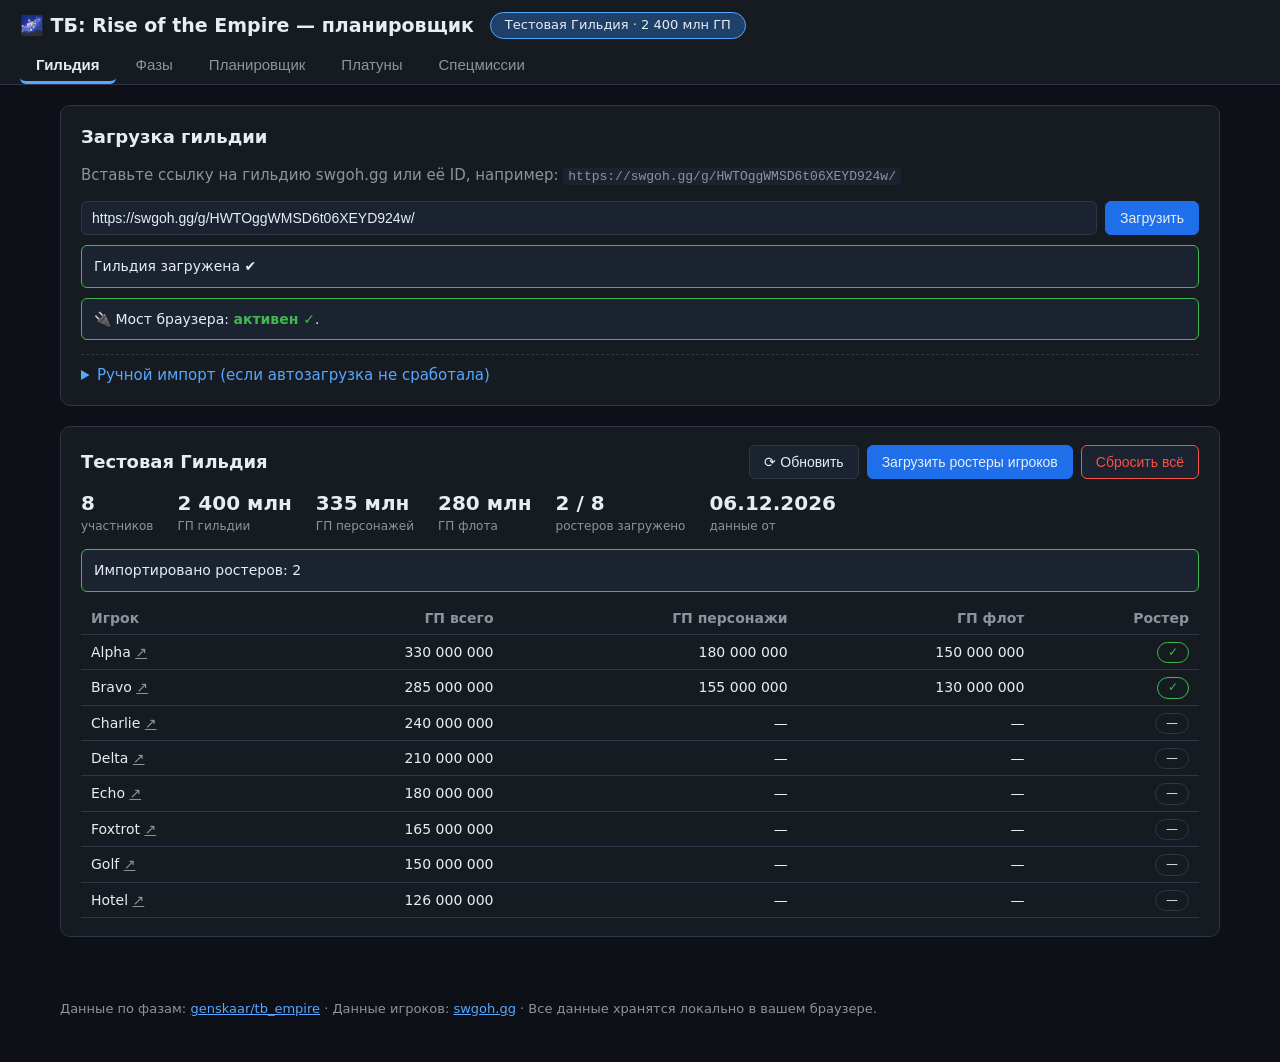
==== test_fixture.html @ 234ba276 "Global 6-phase plan optimizer with participation margin Beam search over all phases: per phase each " ====
<!DOCTYPE html>
<html lang="ru">
<head>
<meta charset="UTF-8">
<title>TEST</title>
<link rel="stylesheet" href="css/style.css">
</head>
<body>
<div id="orig"></div>
<script>
// --- фикстуры: имитация JSON swgoh.gg ---
const guildJson = {
  data: {
    guild_id: 'TESTGUILDID123',
    name: 'Тестовая Гильдия',
    galactic_power: 2400000000,
    member_count: 8,
    members: [
      { player_name: 'Alpha',  ally_code: 111111111, galactic_power: 330000000 },
      { player_name: 'Bravo',  ally_code: 222222222, galactic_power: 285000000 },
      { player_name: 'Charlie',ally_code: 333333333, galactic_power: 240000000 },
      { player_name: 'Delta',  ally_code: 444444444, galactic_power: 210000000 },
      { player_name: 'Echo',   ally_code: 555555555, galactic_power: 180000000 },
      { player_name: 'Foxtrot',ally_code: 666666666, galactic_power: 165000000 },
      { player_name: 'Golf',   ally_code: 777777777, galactic_power: 150000000 },
      { player_name: 'Hotel',  ally_code: 888888888, galactic_power: 126000000 },
    ],
  },
};
function playerJson(name, ally, units, gps) {
  return { data: Object.assign({ name, ally_code: ally }, gps || {}), units: units.map(u => ({ data: u })) };
}
// проверка синхронизации ГП: у гильдии нет разбивки по персонажам/флоту, берём из ростера
window.__GP1 = { galactic_power: 330000000, character_galactic_power: 180000000, ship_galactic_power: 150000000 };
window.__GP2 = { galactic_power: 285000000, character_galactic_power: 155000000, ship_galactic_power: 130000000 };
// план фазы 1: Мустафар 3★ (закрыт), Корусант 1★+перенос, Кореллия 0★ →
// в фазе 2 Фелуция (смешанный путь) должна быть 🔒 заблокирована
if (location.search.includes('optimize')) {
  localStorage.removeItem('tbp_plan'); // оптимизатор строит план с нуля
} else {
  localStorage.setItem('tbp_plan', JSON.stringify({
    1: {
      '111111111': 'mustafar', '222222222': 'mustafar',   // 615 млн > 248,3 млн → 3★
      '333333333': 'coruscant',                           // 240 млн → 1★..2★, перенос
    },
    2: { '555555555': 'geonosis', '666666666': 'coruscant' },
  }));
}
const p1 = playerJson('Alpha', 111111111, [
  { name: 'Darth Traya', combat_type: 1, relic_tier: 9, rarity: 7 },   // R7
  { name: 'Emperor Palpatine', combat_type: 1, relic_tier: 11, rarity: 7 }, // R9
  { name: 'Chimaera', combat_type: 2, rarity: 7 },
  { name: "Hound's Tooth", combat_type: 2, rarity: 7 },
  { name: 'Darth Revan', combat_type: 1, relic_tier: 7, rarity: 7 },   // R5
], window.__GP1);
const p2 = playerJson('Bravo', 222222222, [
  { name: 'Darth Traya', combat_type: 1, relic_tier: 7, rarity: 7 },   // R5
  { name: 'Chimaera', combat_type: 2, rarity: 6 },                      // не 7*
  { name: 'General Grievous', combat_type: 1, relic_tier: 9, rarity: 7 },
], window.__GP2);
// прогоняем через реальный код приложения: заполняем поля ручного импорта после загрузки
window.__TEST__ = { guildJson, players: [p1, p2] };

// эмуляция юзерскрипта-моста (swgoh_bridge.user.js): отвечает на ping и fetch
window.addEventListener('message', ev => {
  if (!ev.data) return;
  if (ev.data.type === 'swgoh-bridge-ping') {
    window.postMessage({ type: 'swgoh-bridge-ready', version: 'test' }, '*');
  } else if (ev.data.type === 'swgoh-bridge-fetch') {
    const ok = ev.data.url.startsWith('https://swgoh.gg/api/guild-profile/');
    window.postMessage({
      type: 'swgoh-bridge-result', id: ev.data.id,
      status: 200, text: JSON.stringify(ok ? guildJson : p1),
    }, '*');
  }
});
</script>
<script src="data/tb_data.js"></script>
<script src="js/api.js"></script>
<!-- разметка приложения подгружается из index.html -->
<script>
(async () => {
  const html = await fetch('index.html').then(r => r.text()).catch(() => null);
  if (html) {
    const doc = new DOMParser().parseFromString(html, 'text/html');
    document.getElementById('orig').replaceWith(doc.querySelector('header'), doc.querySelector('main'), doc.querySelector('footer'));
  }
  const s = document.createElement('script');
  s.src = 'js/app.js';
  s.onload = () => {
    // автозагрузка гильдии через мост (эмулированный выше)
    document.getElementById('guild-url').value = 'https://swgoh.gg/g/HWTOggWMSD6t06XEYD924w/';
    document.getElementById('btn-load-guild').click();
    document.getElementById('manual-player-json').value = window.__TEST__.players.map(p => JSON.stringify(p)).join('\n');
    document.getElementById('btn-manual-player').click();
    // переключение вкладки по параметру ?tab=, фазы — ?phase=, оптимизатор — ?optimize=1
    // (загрузка гильдии через мост асинхронная, поэтому ждём)
    const qs = new URLSearchParams(location.search);
    setTimeout(() => {
      if (qs.get('optimize')) document.getElementById('btn-optimize-all').click();
      const tab = qs.get('tab');
      if (tab) document.querySelector(`[data-tab="${tab}"]`).click();
      const phase = qs.get('phase');
      if (phase) document.querySelectorAll('#planner-phase-picker button')[phase - 1].click();
      document.title = 'TEST-READY';
    }, 1500);
  };
  document.body.append(s);
})();
</script>
</body>
</html>
---- css/style.css ----
:root {
  --bg: #0d1117;
  --bg-card: #161b22;
  --bg-sub: #1c2330;
  --border: #2d3748;
  --text: #e6edf3;
  --muted: #8b949e;
  --accent: #58a6ff;
  --accent-dim: #1f4068;
  --green: #3fb950;
  --yellow: #d29922;
  --red: #f85149;
}

* { box-sizing: border-box; }

body {
  margin: 0;
  background: var(--bg);
  color: var(--text);
  font-family: "Segoe UI", system-ui, -apple-system, sans-serif;
  font-size: 15px;
  line-height: 1.45;
}

a { color: var(--accent); }
code { background: var(--bg-sub); padding: 1px 5px; border-radius: 4px; font-size: 13px; }
.hidden { display: none !important; }
.muted { color: var(--muted); }
.num { text-align: right; }

/* ---------- header ---------- */
.topbar {
  background: var(--bg-card);
  border-bottom: 1px solid var(--border);
  padding: 12px 20px 0;
  position: sticky;
  top: 0;
  z-index: 20;
}
.topbar-inner { display: flex; align-items: center; gap: 16px; flex-wrap: wrap; }
.topbar h1 { font-size: 19px; margin: 0 0 8px; }
.guild-badge {
  background: var(--accent-dim);
  border: 1px solid var(--accent);
  color: var(--text);
  border-radius: 20px;
  padding: 3px 14px;
  font-size: 13px;
  margin-bottom: 8px;
}
.tabs { display: flex; gap: 4px; flex-wrap: wrap; }
.tab {
  background: none;
  border: none;
  border-bottom: 3px solid transparent;
  color: var(--muted);
  padding: 8px 16px;
  font-size: 15px;
  cursor: pointer;
}
.tab:hover { color: var(--text); }
.tab.active { color: var(--text); border-bottom-color: var(--accent); font-weight: 600; }

main { max-width: 1200px; margin: 0 auto; padding: 20px; }
.tab-panel { display: none; }
.tab-panel.active { display: block; }

/* ---------- cards ---------- */
.card {
  background: var(--bg-card);
  border: 1px solid var(--border);
  border-radius: 10px;
  padding: 18px 20px;
  margin-bottom: 20px;
}
.card h2 { margin: 0 0 10px; font-size: 18px; }
.card-head { display: flex; justify-content: space-between; align-items: center; flex-wrap: wrap; gap: 10px; margin-bottom: 10px; }
.card-head h2 { margin: 0; }
.card-sub { margin-top: 18px; }
.card-sub h3 { font-size: 15px; margin: 0 0 8px; }
.actions { display: flex; gap: 8px; flex-wrap: wrap; }

/* ---------- controls ---------- */
.row { display: flex; gap: 8px; margin: 10px 0; flex-wrap: wrap; }
input[type="text"], textarea, select {
  background: var(--bg-sub);
  border: 1px solid var(--border);
  color: var(--text);
  border-radius: 6px;
  padding: 8px 10px;
  font-size: 14px;
}
input[type="text"] { flex: 1; min-width: 260px; }
textarea { width: 100%; font-family: Consolas, monospace; font-size: 12px; }
button, .file-btn {
  background: var(--bg-sub);
  border: 1px solid var(--border);
  color: var(--text);
  border-radius: 6px;
  padding: 8px 14px;
  font-size: 14px;
  cursor: pointer;
  display: inline-flex;
  align-items: center;
  gap: 6px;
}
button:hover, .file-btn:hover { border-color: var(--accent); }
button.primary { background: #1f6feb; border-color: #1f6feb; }
button.primary:hover { background: #2a7aff; }
button.danger { border-color: var(--red); color: var(--red); }
button:disabled { opacity: 0.5; cursor: not-allowed; }
.file-btn input { display: none; }
.opt-label { display: inline-flex; align-items: center; gap: 5px; font-size: 13px; color: var(--muted); }
.opt-label input { width: 58px; background: var(--bg-sub); border: 1px solid var(--border); color: var(--text); border-radius: 6px; padding: 6px 6px; font-size: 14px; }
#optimize-summary table { border-collapse: collapse; margin-top: 6px; }
#optimize-summary td, #optimize-summary th { padding: 2px 12px 2px 0; text-align: left; font-size: 13px; vertical-align: top; }

.status {
  margin: 10px 0;
  padding: 10px 12px;
  border-radius: 6px;
  background: var(--bg-sub);
  border: 1px solid var(--border);
  font-size: 14px;
}
.status.ok { border-color: var(--green); }
.status.err { border-color: var(--red); }

.manual-import { margin-top: 14px; border-top: 1px dashed var(--border); padding-top: 10px; }
.manual-import summary { cursor: pointer; color: var(--accent); }
.manual-import textarea { margin: 8px 0; }
.roster-links { max-height: 180px; overflow-y: auto; font-size: 13px; margin: 8px 0; }
.roster-links a { display: inline-block; margin: 2px 10px 2px 0; }

/* ---------- stats ---------- */
.stat-row { display: flex; gap: 24px; flex-wrap: wrap; margin: 8px 0 14px; }
.stat { display: flex; flex-direction: column; }
.stat .v { font-size: 20px; font-weight: 700; }
.stat .l { font-size: 12px; color: var(--muted); }

/* ---------- tables ---------- */
.table { width: 100%; border-collapse: collapse; font-size: 14px; }
.table th, .table td { padding: 6px 10px; border-bottom: 1px solid var(--border); text-align: left; }
.table th.num, .table td.num { text-align: right; font-variant-numeric: tabular-nums; }
.table th { color: var(--muted); font-weight: 600; user-select: none; }
.table th[data-sort] { cursor: pointer; }
.table th[data-sort]:hover { color: var(--text); }
.table tbody tr:hover { background: var(--bg-sub); }

.pill {
  display: inline-block;
  border-radius: 12px;
  padding: 1px 10px;
  font-size: 12px;
  border: 1px solid var(--border);
}
.pill.ok { border-color: var(--green); color: var(--green); }
.pill.warn { border-color: var(--yellow); color: var(--yellow); }
.pill.bad { border-color: var(--red); color: var(--red); }

/* ---------- phase picker ---------- */
.phase-picker { display: flex; gap: 6px; flex-wrap: wrap; margin-bottom: 12px; }
.phase-picker button { padding: 6px 14px; border-radius: 18px; }
.phase-picker button.active { background: #1f6feb; border-color: #1f6feb; font-weight: 600; }

/* ---------- planner zones ---------- */
.zones-grid { display: grid; grid-template-columns: repeat(auto-fit, minmax(260px, 1fr)); gap: 14px; margin: 14px 0; }
.zone-card {
  background: var(--bg-sub);
  border: 1px solid var(--border);
  border-radius: 10px;
  padding: 12px 14px;
}
.zone-card h4 { margin: 0 0 6px; font-size: 15px; display: flex; align-items: center; gap: 8px; flex-wrap: wrap; }
.zone-card.zone-closed { opacity: 0.55; }
.zone-card .align-dark { color: #ff7b72; }
.zone-card .align-light { color: #79c0ff; }
.zone-card .align-mixed { color: #d2a8ff; }
.zone-total { font-size: 22px; font-weight: 700; margin: 4px 0; font-variant-numeric: tabular-nums; }
.zone-count { font-size: 12px; color: var(--muted); }
.star-bars { margin-top: 8px; display: flex; flex-direction: column; gap: 5px; }
.star-bar { position: relative; background: var(--bg); border: 1px solid var(--border); border-radius: 5px; height: 20px; overflow: hidden; }
.star-bar .fill { position: absolute; inset: 0; width: 0%; background: var(--accent-dim); transition: width .3s; }
.star-bar .fill.done { background: #1c5c2e; }
.star-bar .lbl {
  position: relative; z-index: 1; font-size: 11px; padding: 2px 8px;
  display: flex; justify-content: space-between; font-variant-numeric: tabular-nums;
}

/* ---------- phases overview ---------- */
.phase-block { margin-bottom: 20px; }
.phase-block > h2 { font-size: 17px; margin: 0 0 10px; }
.phase-zones { display: grid; grid-template-columns: repeat(auto-fit, minmax(280px, 1fr)); gap: 14px; }
.pz-card { background: var(--bg-card); border: 1px solid var(--border); border-radius: 10px; padding: 14px 16px; }
.pz-card h4 { margin: 0 0 8px; font-size: 15px; }
.pz-card ul { margin: 6px 0; padding-left: 18px; font-size: 13px; }
.pz-card .th-line { font-size: 13px; color: var(--muted); font-variant-numeric: tabular-nums; }
.badge {
  display: inline-block; font-size: 11px; border-radius: 10px; padding: 1px 8px;
  margin-left: 6px; vertical-align: middle;
}
.badge.dark { background: #3d1d1d; color: #ff7b72; }
.badge.light { background: #142c47; color: #79c0ff; }
.badge.mixed { background: #2d1d43; color: #d2a8ff; }
.badge.bonus { background: #3a3016; color: #e3b341; }
.badge.relic { background: var(--accent-dim); color: var(--text); }

/* ---------- platoons ---------- */
.platoon-summary { display: flex; gap: 20px; flex-wrap: wrap; margin-bottom: 12px; }
.readiness-bar { height: 8px; background: var(--bg); border-radius: 4px; overflow: hidden; min-width: 120px; }
.readiness-bar .fill { height: 100%; }
td .who { color: var(--muted); font-size: 12px; }

/* ---------- specials ---------- */
.spec-phase h3 { font-size: 16px; margin: 18px 0 8px; }
.spec-item { background: var(--bg-sub); border: 1px solid var(--border); border-radius: 8px; padding: 10px 14px; margin-bottom: 8px; }
.spec-item .where { color: var(--muted); font-size: 12px; }

footer { max-width: 1200px; margin: 0 auto; padding: 10px 20px 30px; font-size: 13px; }

@media (max-width: 700px) {
  main { padding: 10px; }
  .stat-row { gap: 14px; }
  .stat .v { font-size: 16px; }
}
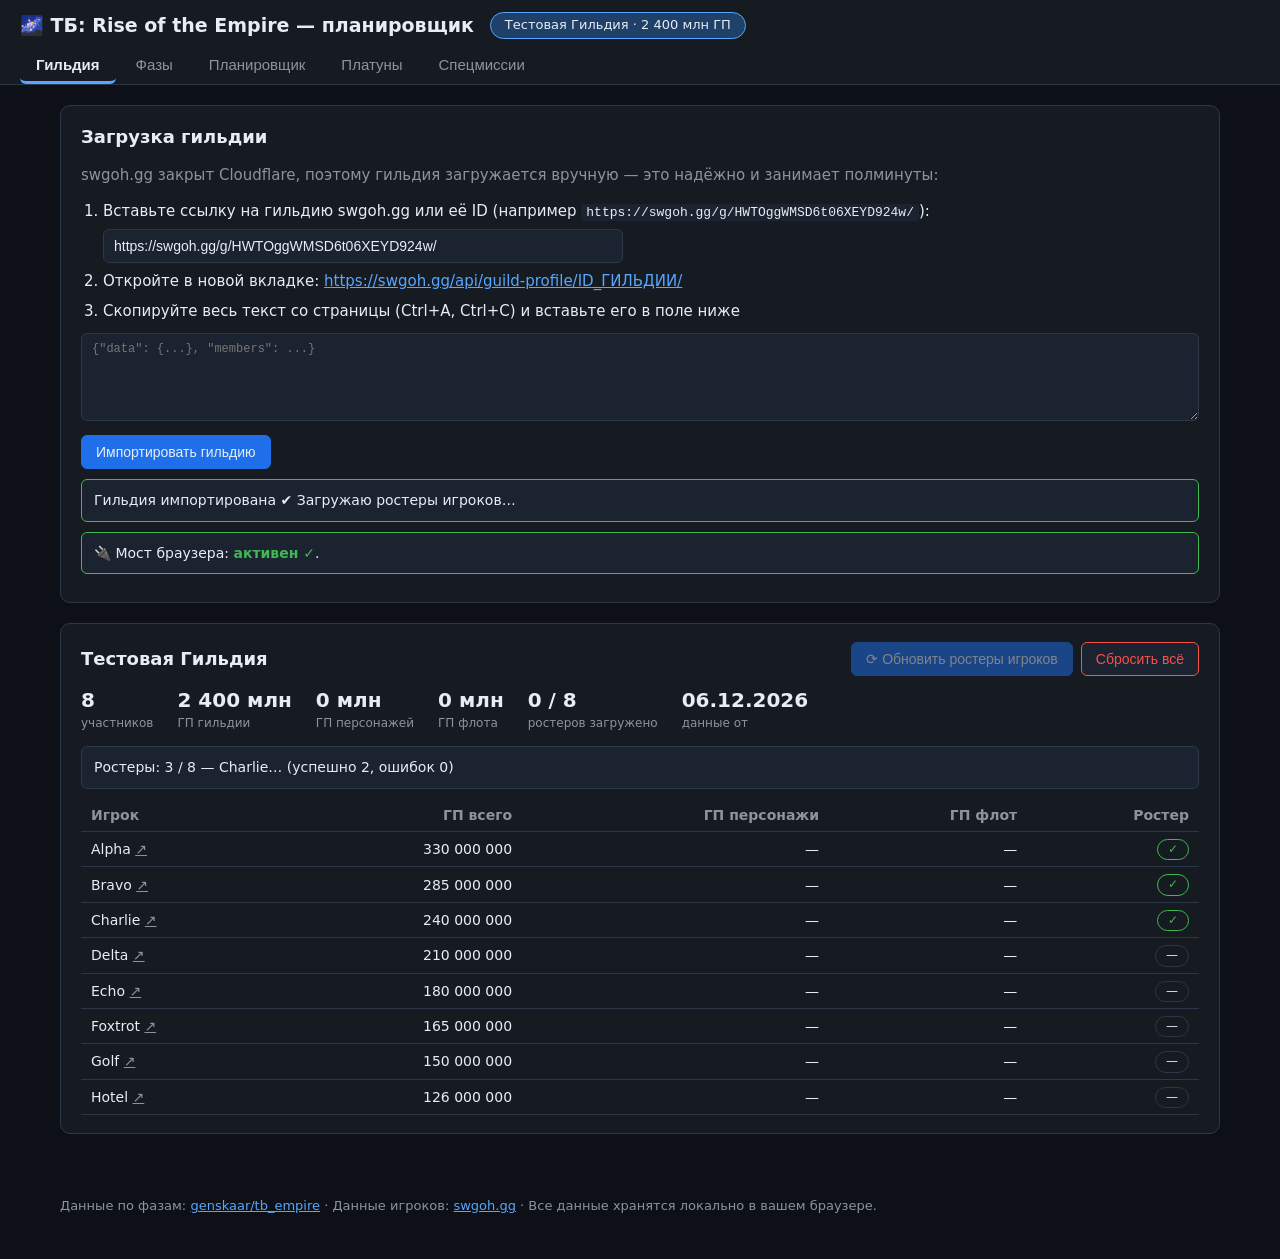
==== commit a5af5a7b: "Guild loading manual-only; auto-load rosters after import Remove the guild auto-fetch button and bri" ====
--- a/test_fixture.html
+++ b/test_fixture.html
@@ -40,10 +40,10 @@
 } else {
   localStorage.setItem('tbp_plan', JSON.stringify({
     1: {
-      '111111111': 'mustafar', '222222222': 'mustafar',   // 615 млн > 248,3 млн → 3★
-      '333333333': 'coruscant',                           // 240 млн → 1★..2★, перенос
+      '111111111': 'mustafar', '222222222': 'mustafar',   // 615 млн → ★★★, закрыта
+      '333333333': 'coruscant',                           // 240 млн → ★★, закрыта (добрать нельзя!)
     },
-    2: { '555555555': 'geonosis', '666666666': 'coruscant' },
+    2: { '555555555': 'geonosis', '666666666': 'bracca', '777777777': 'corellia' },
   }));
 }
 const p1 = playerJson('Alpha', 111111111, [
@@ -61,16 +61,29 @@
 // прогоняем через реальный код приложения: заполняем поля ручного импорта после загрузки
 window.__TEST__ = { guildJson, players: [p1, p2] };
 
+// ростеры всех 8 игроков для проверки автозагрузки (p1/p2 — с юнитами для платунов)
+const rosterByAlly = { '111111111': p1, '222222222': p2 };
+for (const m of guildJson.data.members) {
+  if (!rosterByAlly[m.ally_code]) {
+    rosterByAlly[m.ally_code] = playerJson(m.player_name, m.ally_code,
+      [{ name: 'Darth Traya', combat_type: 1, relic_tier: 7, rarity: 7 }],
+      { galactic_power: m.galactic_power,
+        character_galactic_power: Math.round(m.galactic_power * 0.55),
+        ship_galactic_power: Math.round(m.galactic_power * 0.45) });
+  }
+}
 // эмуляция юзерскрипта-моста (swgoh_bridge.user.js): отвечает на ping и fetch
 window.addEventListener('message', ev => {
   if (!ev.data) return;
   if (ev.data.type === 'swgoh-bridge-ping') {
     window.postMessage({ type: 'swgoh-bridge-ready', version: 'test' }, '*');
   } else if (ev.data.type === 'swgoh-bridge-fetch') {
-    const ok = ev.data.url.startsWith('https://swgoh.gg/api/guild-profile/');
+    let body = guildJson;
+    const pm = ev.data.url.match(/\/api\/player\/(\d+)\//);
+    if (pm) body = rosterByAlly[pm[1]] || p1;
     window.postMessage({
       type: 'swgoh-bridge-result', id: ev.data.id,
-      status: 200, text: JSON.stringify(ok ? guildJson : p1),
+      status: 200, text: JSON.stringify(body),
     }, '*');
   }
 });
@@ -88,13 +101,12 @@
   const s = document.createElement('script');
   s.src = 'js/app.js';
   s.onload = () => {
-    // автозагрузка гильдии через мост (эмулированный выше)
+    // ручной импорт гильдии → ростеры подгрузятся автоматически через мост
     document.getElementById('guild-url').value = 'https://swgoh.gg/g/HWTOggWMSD6t06XEYD924w/';
-    document.getElementById('btn-load-guild').click();
-    document.getElementById('manual-player-json').value = window.__TEST__.players.map(p => JSON.stringify(p)).join('\n');
-    document.getElementById('btn-manual-player').click();
+    document.getElementById('manual-guild-json').value = JSON.stringify(guildJson);
+    document.getElementById('btn-manual-guild').click();
     // переключение вкладки по параметру ?tab=, фазы — ?phase=, оптимизатор — ?optimize=1
-    // (загрузка гильдии через мост асинхронная, поэтому ждём)
+    // (импорт гильдии и автозагрузка ростеров асинхронные, поэтому ждём)
     const qs = new URLSearchParams(location.search);
     setTimeout(() => {
       if (qs.get('optimize')) document.getElementById('btn-optimize-all').click();
--- a/css/style.css
+++ b/css/style.css
@@ -127,6 +127,10 @@
 .status.ok { border-color: var(--green); }
 .status.err { border-color: var(--red); }
 
+.import-steps { margin: 10px 0; padding-left: 22px; }
+.import-steps li { margin-bottom: 8px; }
+.import-steps input[type="text"] { display: block; width: 100%; max-width: 520px; margin-top: 6px; }
+#manual-guild-json { margin-bottom: 8px; }
 .manual-import { margin-top: 14px; border-top: 1px dashed var(--border); padding-top: 10px; }
 .manual-import summary { cursor: pointer; color: var(--accent); }
 .manual-import textarea { margin: 8px 0; }
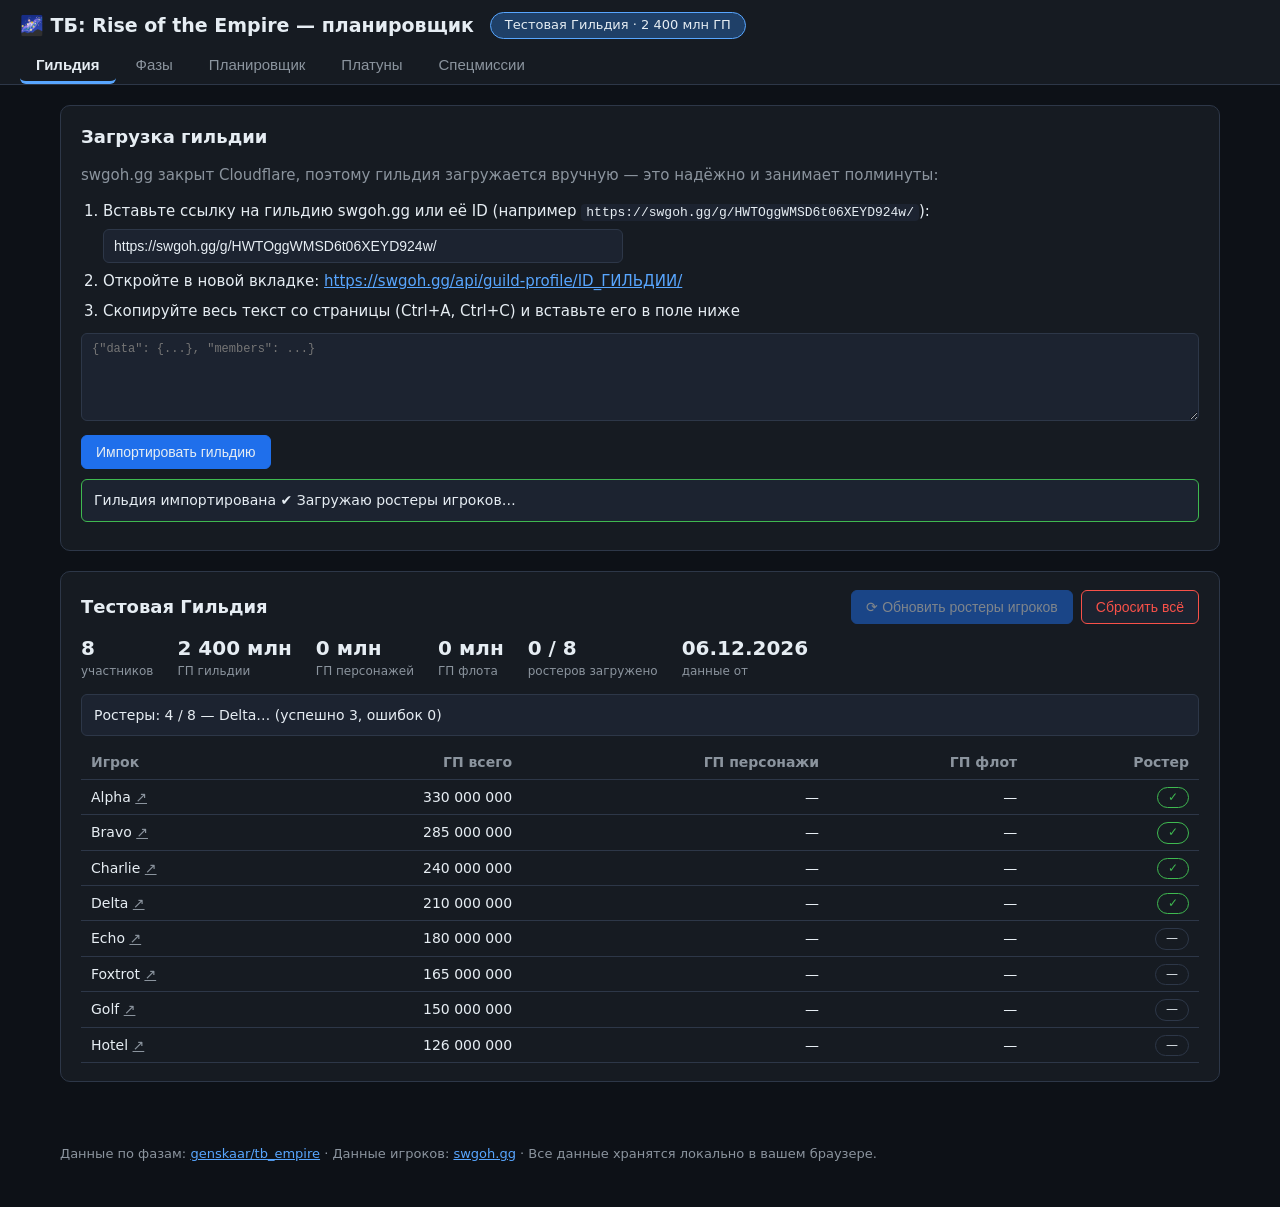
==== commit 5205c155: "Optimizer: value partial progress so 1-2 star closes aren't over-pruned Beam pruning ranked states a" ====
--- a/test_fixture.html
+++ b/test_fixture.html
@@ -30,9 +30,21 @@
 function playerJson(name, ally, units, gps) {
   return { data: Object.assign({ name, ally_code: ally }, gps || {}), units: units.map(u => ({ data: u })) };
 }
-// проверка синхронизации ГП: у гильдии нет разбивки по персонажам/флоту, берём из ростера
-window.__GP1 = { galactic_power: 330000000, character_galactic_power: 180000000, ship_galactic_power: 150000000 };
-window.__GP2 = { galactic_power: 285000000, character_galactic_power: 155000000, ship_galactic_power: 130000000 };
+// режим малой гильдии: ограничиваем ёмкость фазы, чтобы проверить выбор 2★ вместо 3★
+const LOWGP = location.search.includes('lowgp');
+if (LOWGP) {
+  const factor = 0.17; // сумма ~1686M → ~287M, ёмкость фазы при 90% ≈ 258M
+  for (const m of guildJson.data.members) m.galactic_power = Math.round(m.galactic_power * factor);
+  guildJson.data.galactic_power = guildJson.data.members.reduce((s, m) => s + m.galactic_power, 0);
+}
+// GP-разбивка ростеров Alpha/Bravo — согласуем с ГП участника (иначе sync перезапишет lowgp)
+function gpSplit(ally) {
+  const m = guildJson.data.members.find(x => x.ally_code === ally);
+  const g = m ? m.galactic_power : 0;
+  return { galactic_power: g, character_galactic_power: Math.round(g * 0.55), ship_galactic_power: Math.round(g * 0.45) };
+}
+window.__GP1 = gpSplit(111111111);
+window.__GP2 = gpSplit(222222222);
 // план фазы 1: Мустафар 3★ (закрыт), Корусант 1★+перенос, Кореллия 0★ →
 // в фазе 2 Фелуция (смешанный путь) должна быть 🔒 заблокирована
 if (location.search.includes('optimize')) {
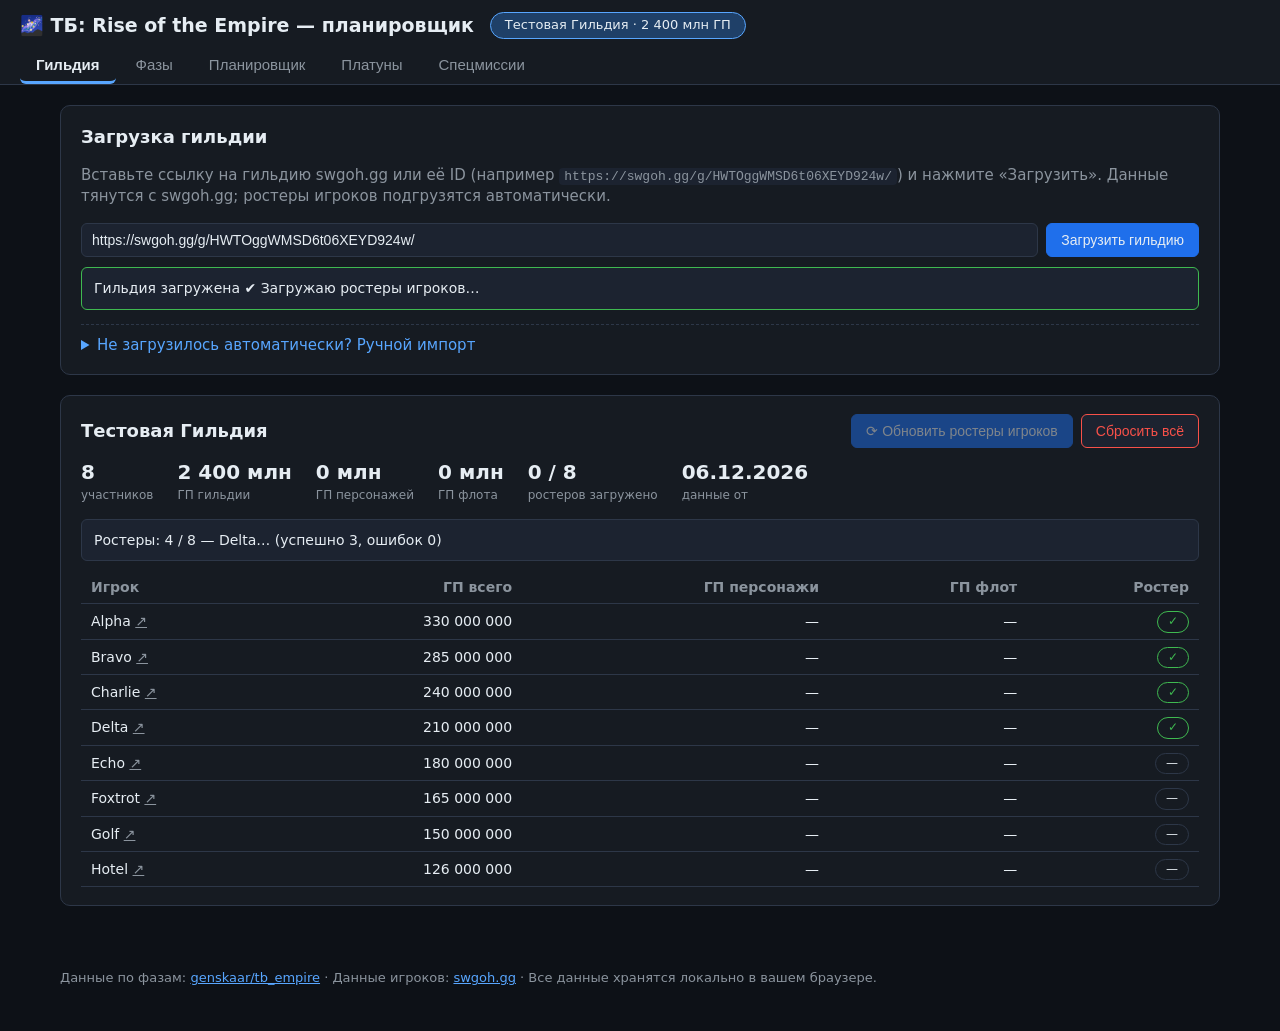
==== commit 7543f4f4: "Restore guild auto-load via proxies with retries and manual fallback Guild loading now retries the w" ====
--- a/test_fixture.html
+++ b/test_fixture.html
@@ -84,6 +84,15 @@
         ship_galactic_power: Math.round(m.galactic_power * 0.45) });
   }
 }
+// режим сбоя: без моста и с падающим fetch к swgoh/прокси — проверяем авто-раскрытие ручного импорта
+if (location.search.includes('failguild')) {
+  const realFetch = window.fetch.bind(window);
+  window.fetch = (u, o) => {
+    const s = typeof u === 'string' ? u : (u && u.url) || '';
+    if (/swgoh\.gg|corsproxy|allorigins|codetabs/.test(s)) return Promise.reject(new Error('network blocked (test)'));
+    return realFetch(u, o);
+  };
+} else
 // эмуляция юзерскрипта-моста (swgoh_bridge.user.js): отвечает на ping и fetch
 window.addEventListener('message', ev => {
   if (!ev.data) return;
@@ -113,10 +122,9 @@
   const s = document.createElement('script');
   s.src = 'js/app.js';
   s.onload = () => {
-    // ручной импорт гильдии → ростеры подгрузятся автоматически через мост
+    // автозагрузка гильдии по кнопке (мок-мост ответит) → ростеры подгрузятся автоматически
     document.getElementById('guild-url').value = 'https://swgoh.gg/g/HWTOggWMSD6t06XEYD924w/';
-    document.getElementById('manual-guild-json').value = JSON.stringify(guildJson);
-    document.getElementById('btn-manual-guild').click();
+    document.getElementById('btn-load-guild').click();
     // переключение вкладки по параметру ?tab=, фазы — ?phase=, оптимизатор — ?optimize=1
     // (импорт гильдии и автозагрузка ростеров асинхронные, поэтому ждём)
     const qs = new URLSearchParams(location.search);
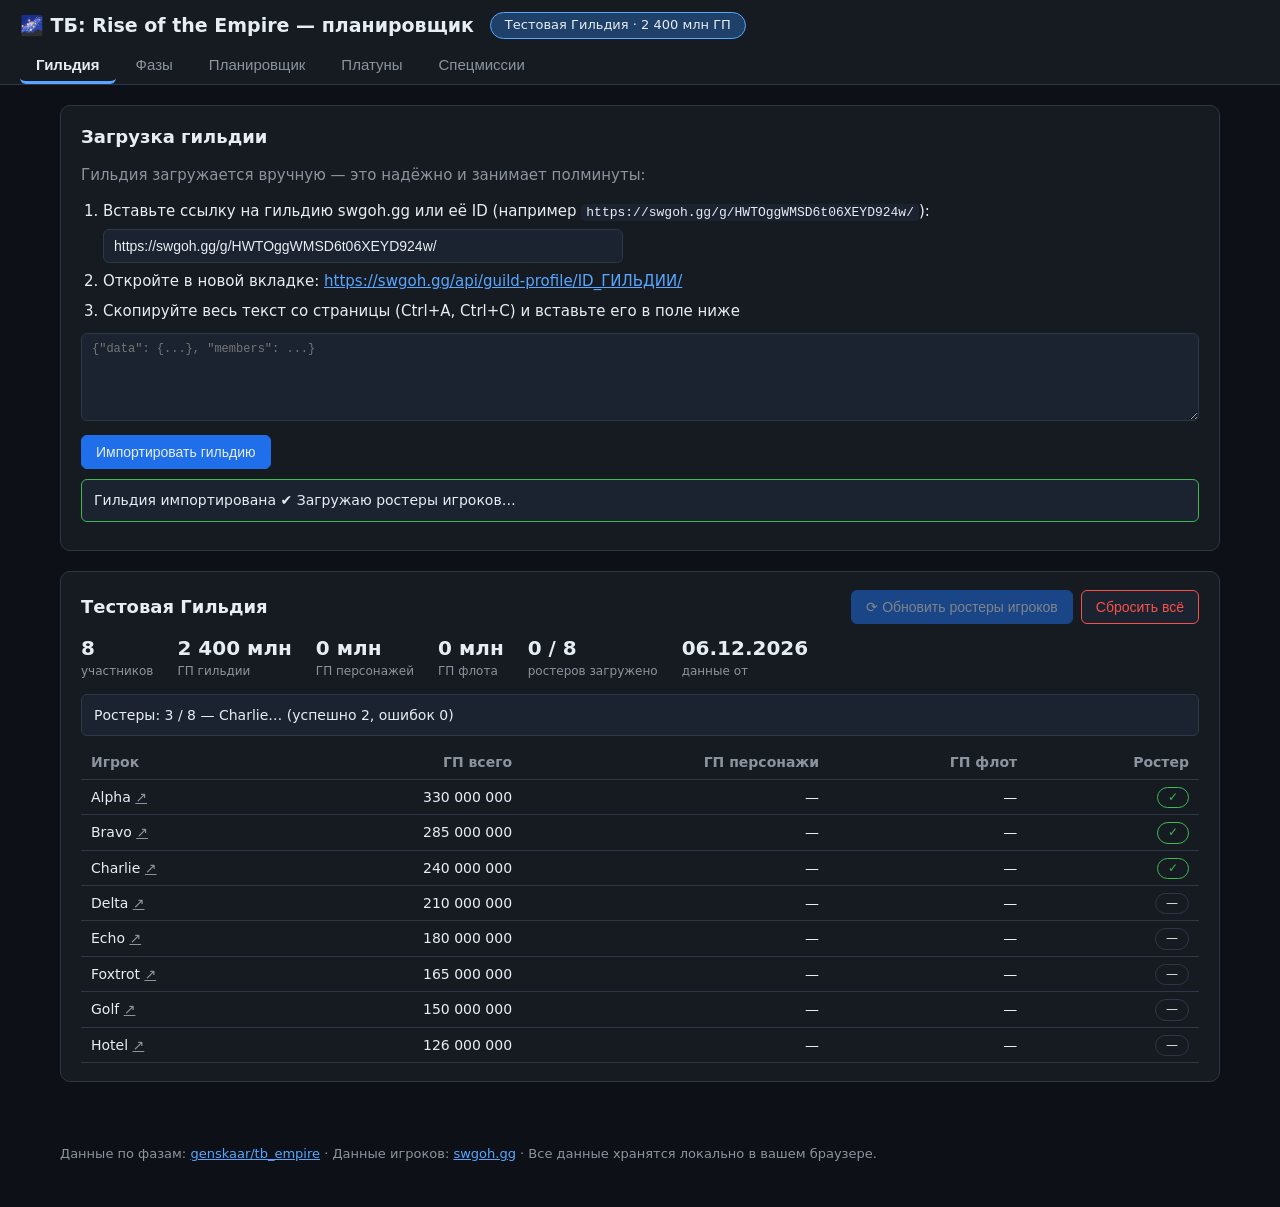
==== commit 0256558c: "Revert guild auto-load; keep manual-only import Guild proxy auto-load did not work in the user's bro" ====
--- a/test_fixture.html
+++ b/test_fixture.html
@@ -122,9 +122,10 @@
   const s = document.createElement('script');
   s.src = 'js/app.js';
   s.onload = () => {
-    // автозагрузка гильдии по кнопке (мок-мост ответит) → ростеры подгрузятся автоматически
+    // ручной импорт гильдии → ростеры подгрузятся автоматически
     document.getElementById('guild-url').value = 'https://swgoh.gg/g/HWTOggWMSD6t06XEYD924w/';
-    document.getElementById('btn-load-guild').click();
+    document.getElementById('manual-guild-json').value = JSON.stringify(guildJson);
+    document.getElementById('btn-manual-guild').click();
     // переключение вкладки по параметру ?tab=, фазы — ?phase=, оптимизатор — ?optimize=1
     // (импорт гильдии и автозагрузка ростеров асинхронные, поэтому ждём)
     const qs = new URLSearchParams(location.search);
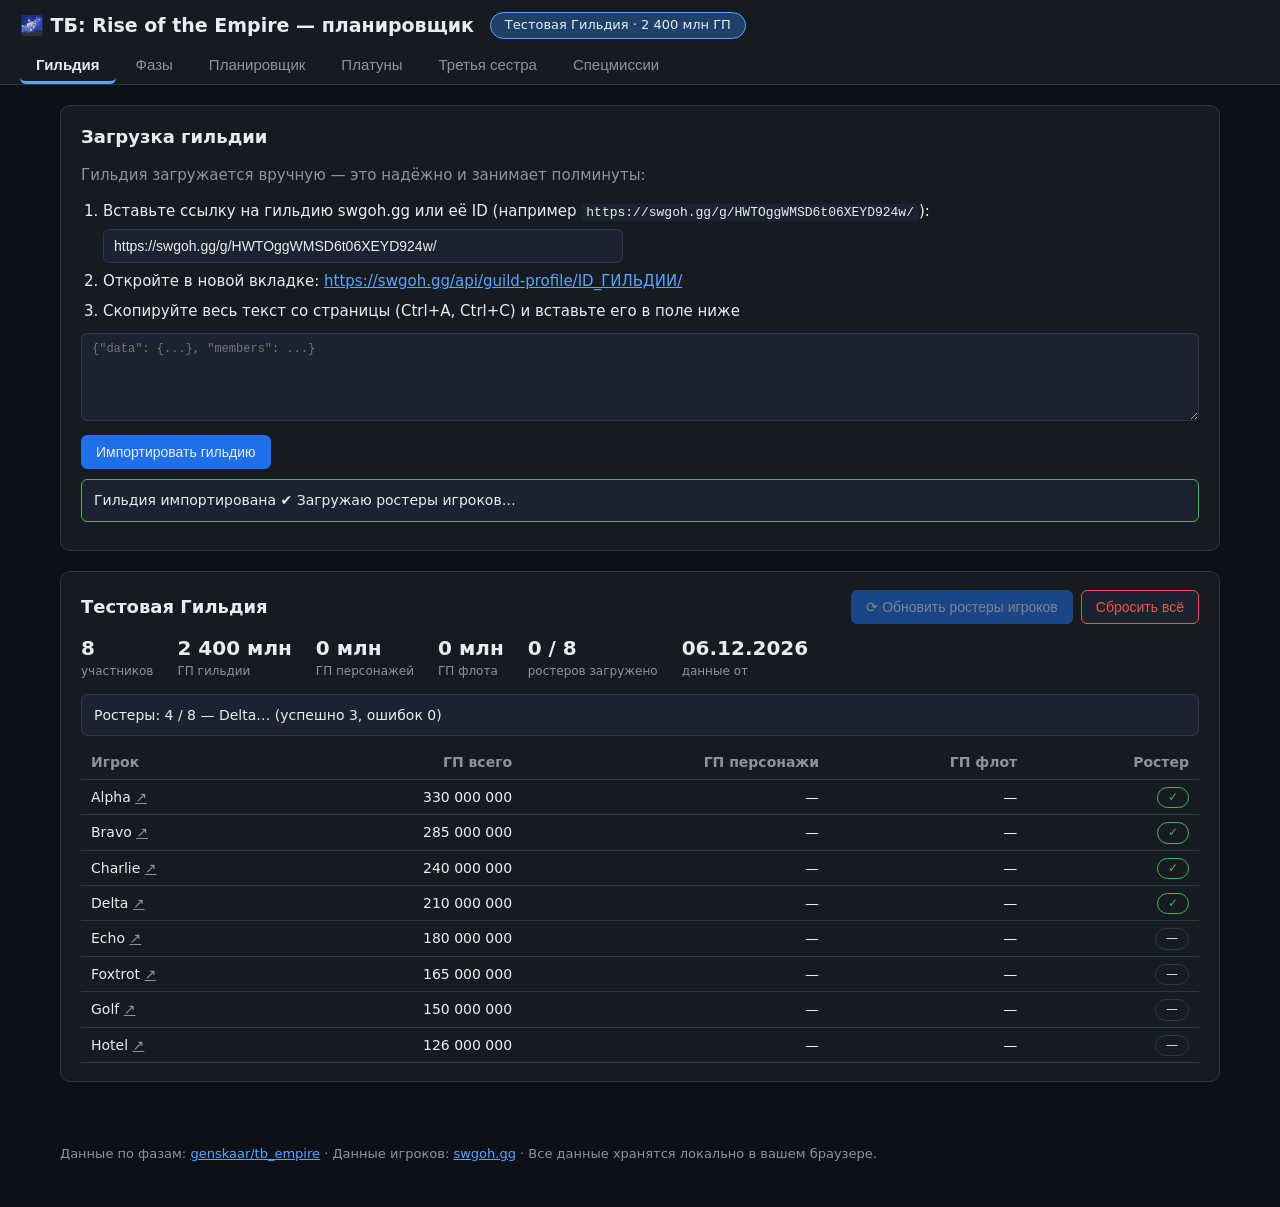
==== commit 0489e9cb: "Add Third Sister (Reva) readiness tab New tab lists which guild members can run the Reva shard missi" ====
--- a/test_fixture.html
+++ b/test_fixture.html
@@ -64,11 +64,20 @@
   { name: 'Chimaera', combat_type: 2, rarity: 7 },
   { name: "Hound's Tooth", combat_type: 2, rarity: 7 },
   { name: 'Darth Revan', combat_type: 1, relic_tier: 7, rarity: 7 },   // R5
+  // полный отряд Инквизиториума R7 (relic_tier 9 = R7) → может проходить Реву
+  { name: 'Grand Inquisitor', combat_type: 1, relic_tier: 9, rarity: 7 },
+  { name: 'Fifth Brother', combat_type: 1, relic_tier: 9, rarity: 7 },
+  { name: 'Seventh Sister', combat_type: 1, relic_tier: 9, rarity: 7 },
+  { name: 'Eighth Brother', combat_type: 1, relic_tier: 9, rarity: 7 },
+  { name: 'Ninth Sister', combat_type: 1, relic_tier: 9, rarity: 7 },
 ], window.__GP1);
 const p2 = playerJson('Bravo', 222222222, [
   { name: 'Darth Traya', combat_type: 1, relic_tier: 7, rarity: 7 },   // R5
   { name: 'Chimaera', combat_type: 2, rarity: 6 },                      // не 7*
   { name: 'General Grievous', combat_type: 1, relic_tier: 9, rarity: 7 },
+  // есть Великий инквизитор, но всего 2 инквизитора R7 → не хватает
+  { name: 'Grand Inquisitor', combat_type: 1, relic_tier: 9, rarity: 7 },
+  { name: 'Fifth Brother', combat_type: 1, relic_tier: 9, rarity: 7 },
 ], window.__GP2);
 // прогоняем через реальный код приложения: заполняем поля ручного импорта после загрузки
 window.__TEST__ = { guildJson, players: [p1, p2] };
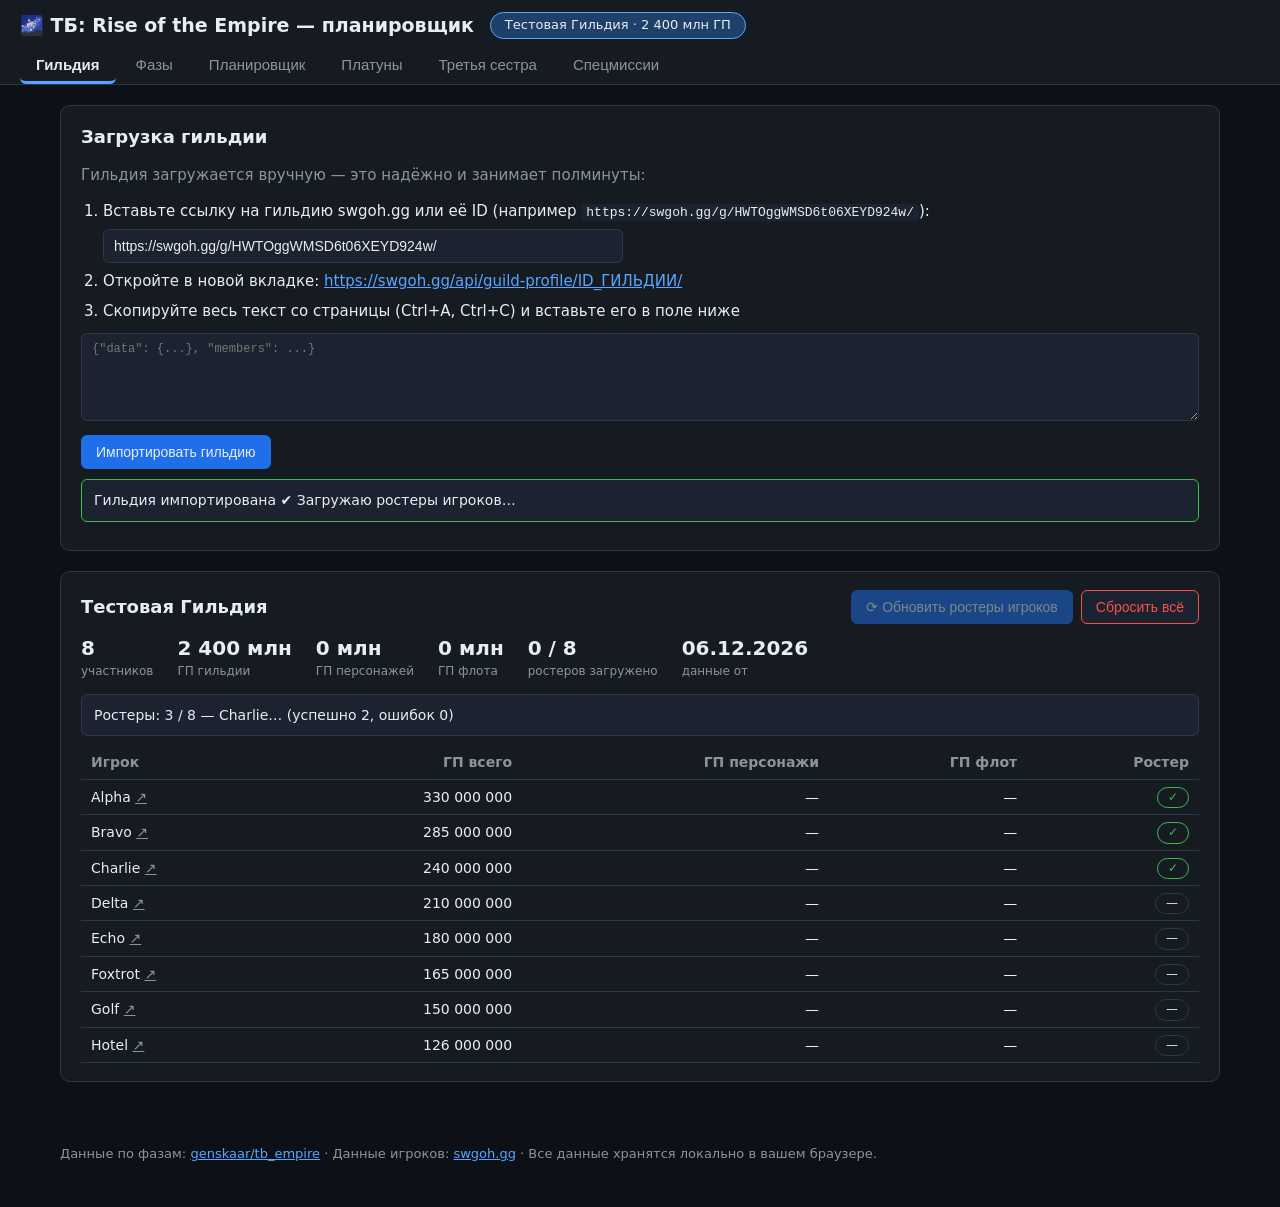
==== commit 5d830aa6: "Add second optimizer mode: max stars while keeping Tatooine open for Reva farming Split the optimize" ====
--- a/test_fixture.html
+++ b/test_fixture.html
@@ -135,11 +135,11 @@
     document.getElementById('guild-url').value = 'https://swgoh.gg/g/HWTOggWMSD6t06XEYD924w/';
     document.getElementById('manual-guild-json').value = JSON.stringify(guildJson);
     document.getElementById('btn-manual-guild').click();
-    // переключение вкладки по параметру ?tab=, фазы — ?phase=, оптимизатор — ?optimize=1
-    // (импорт гильдии и автозагрузка ростеров асинхронные, поэтому ждём)
+    // ?tab= — вкладка, ?phase= — фаза, ?optimize=1 — макс. звёзд, ?optimizereva=1 — звёзды+Рева
     const qs = new URLSearchParams(location.search);
     setTimeout(() => {
-      if (qs.get('optimize')) document.getElementById('btn-optimize-all').click();
+      if (qs.get('optimizereva')) document.getElementById('btn-optimize-reva').click();
+      else if (qs.get('optimize')) document.getElementById('btn-optimize-stars').click();
       const tab = qs.get('tab');
       if (tab) document.querySelector(`[data-tab="${tab}"]`).click();
       const phase = qs.get('phase');
